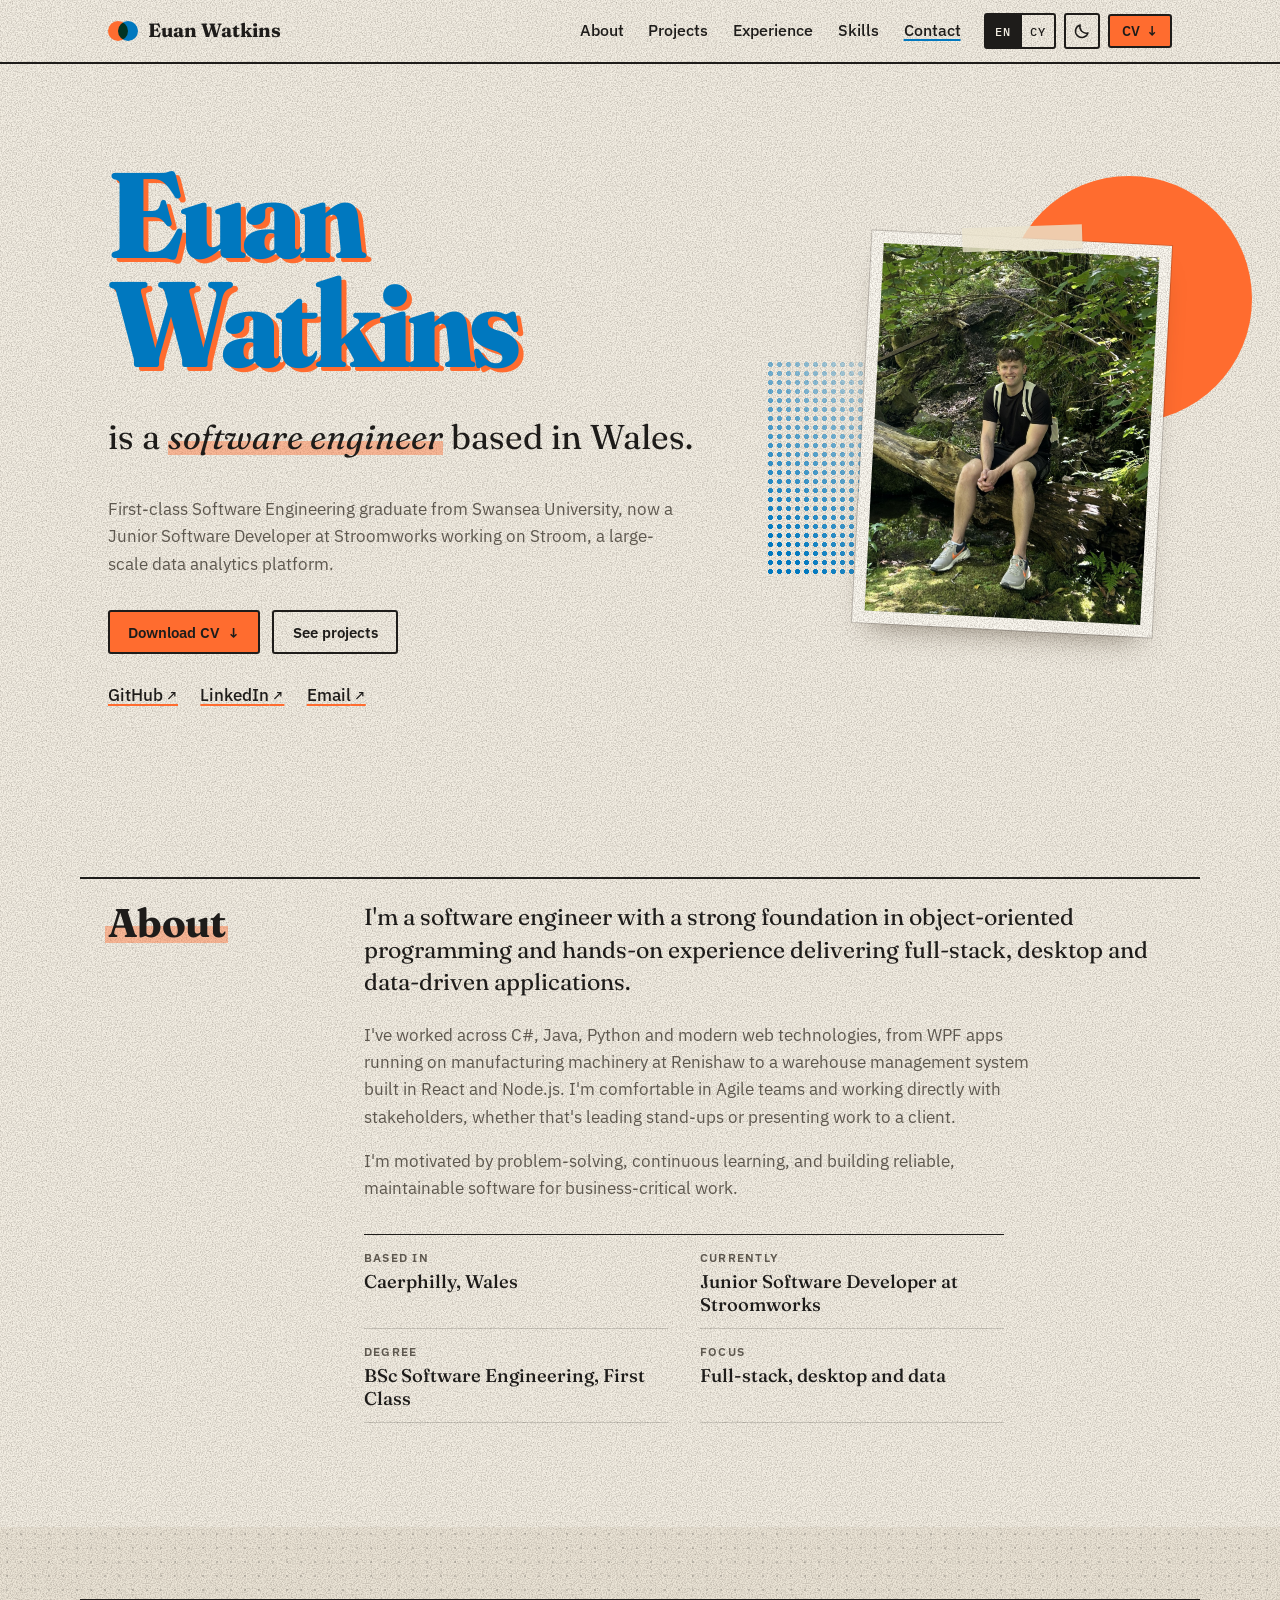
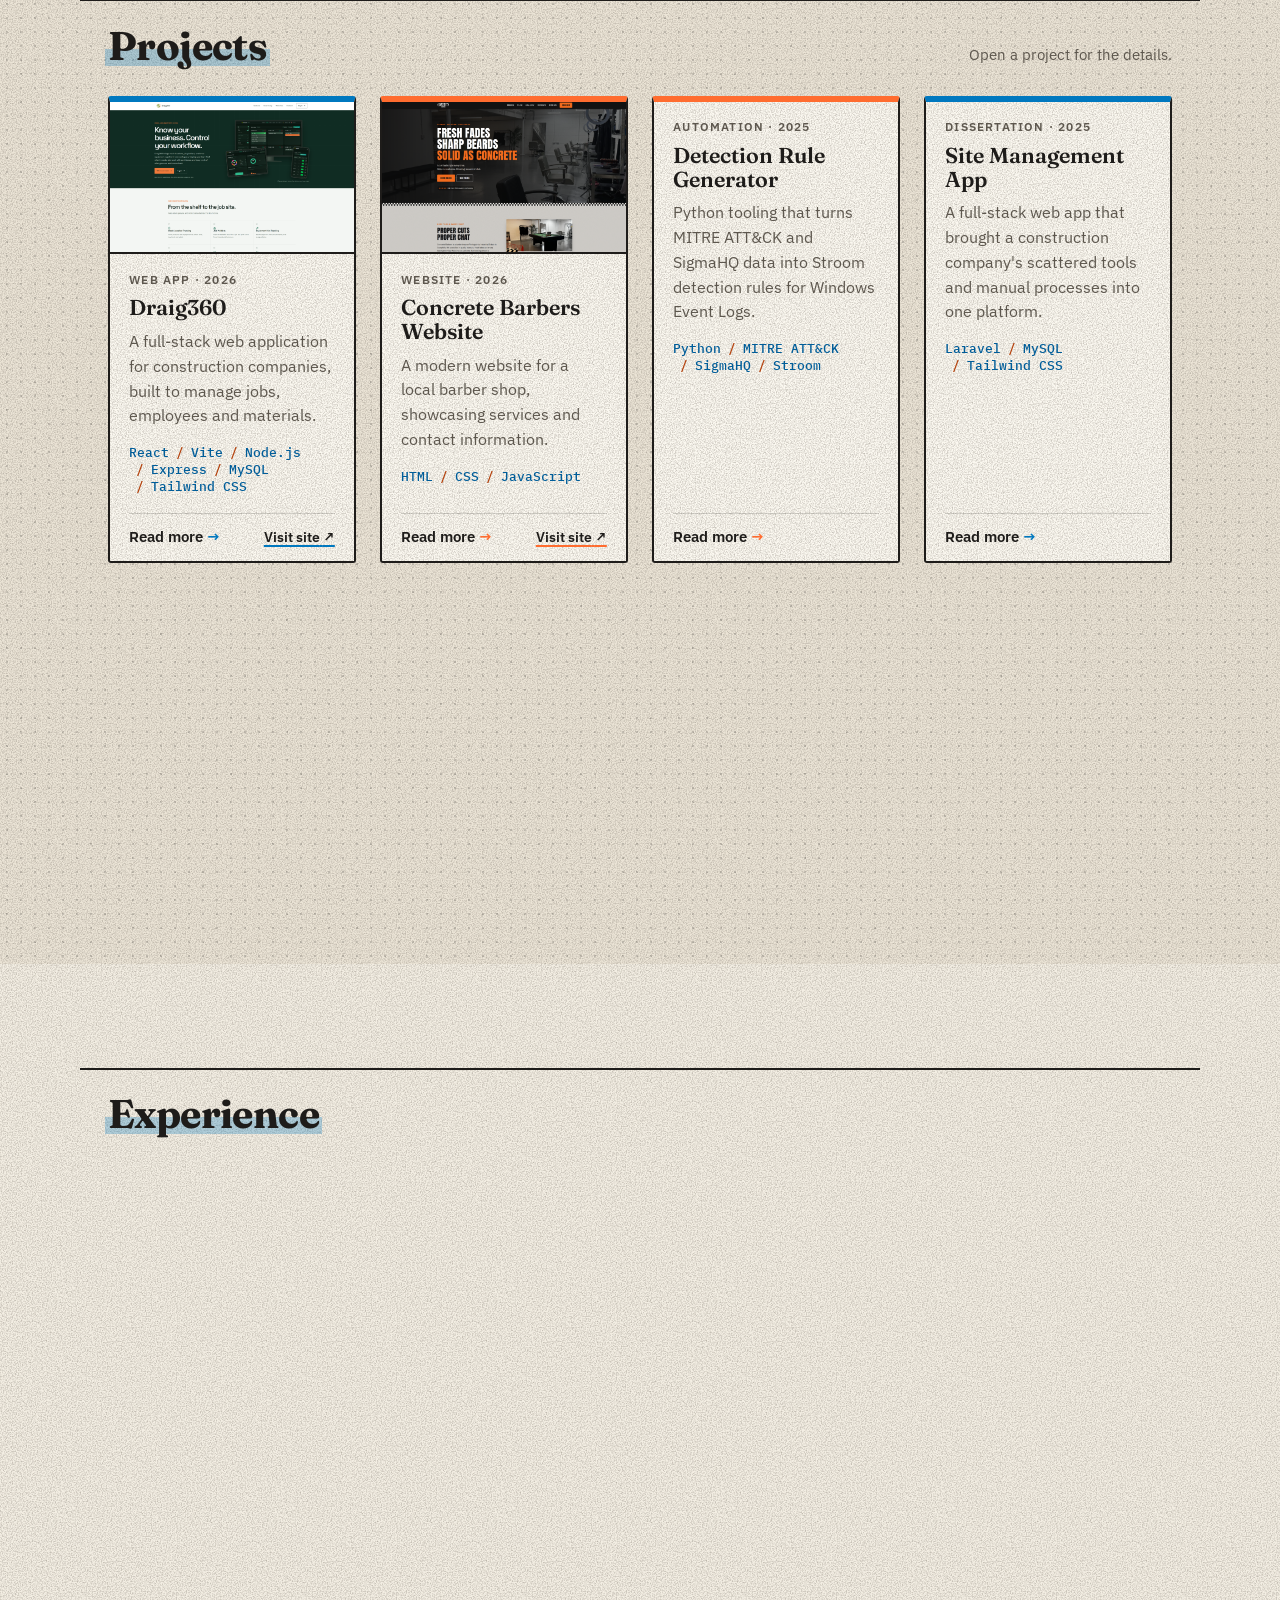
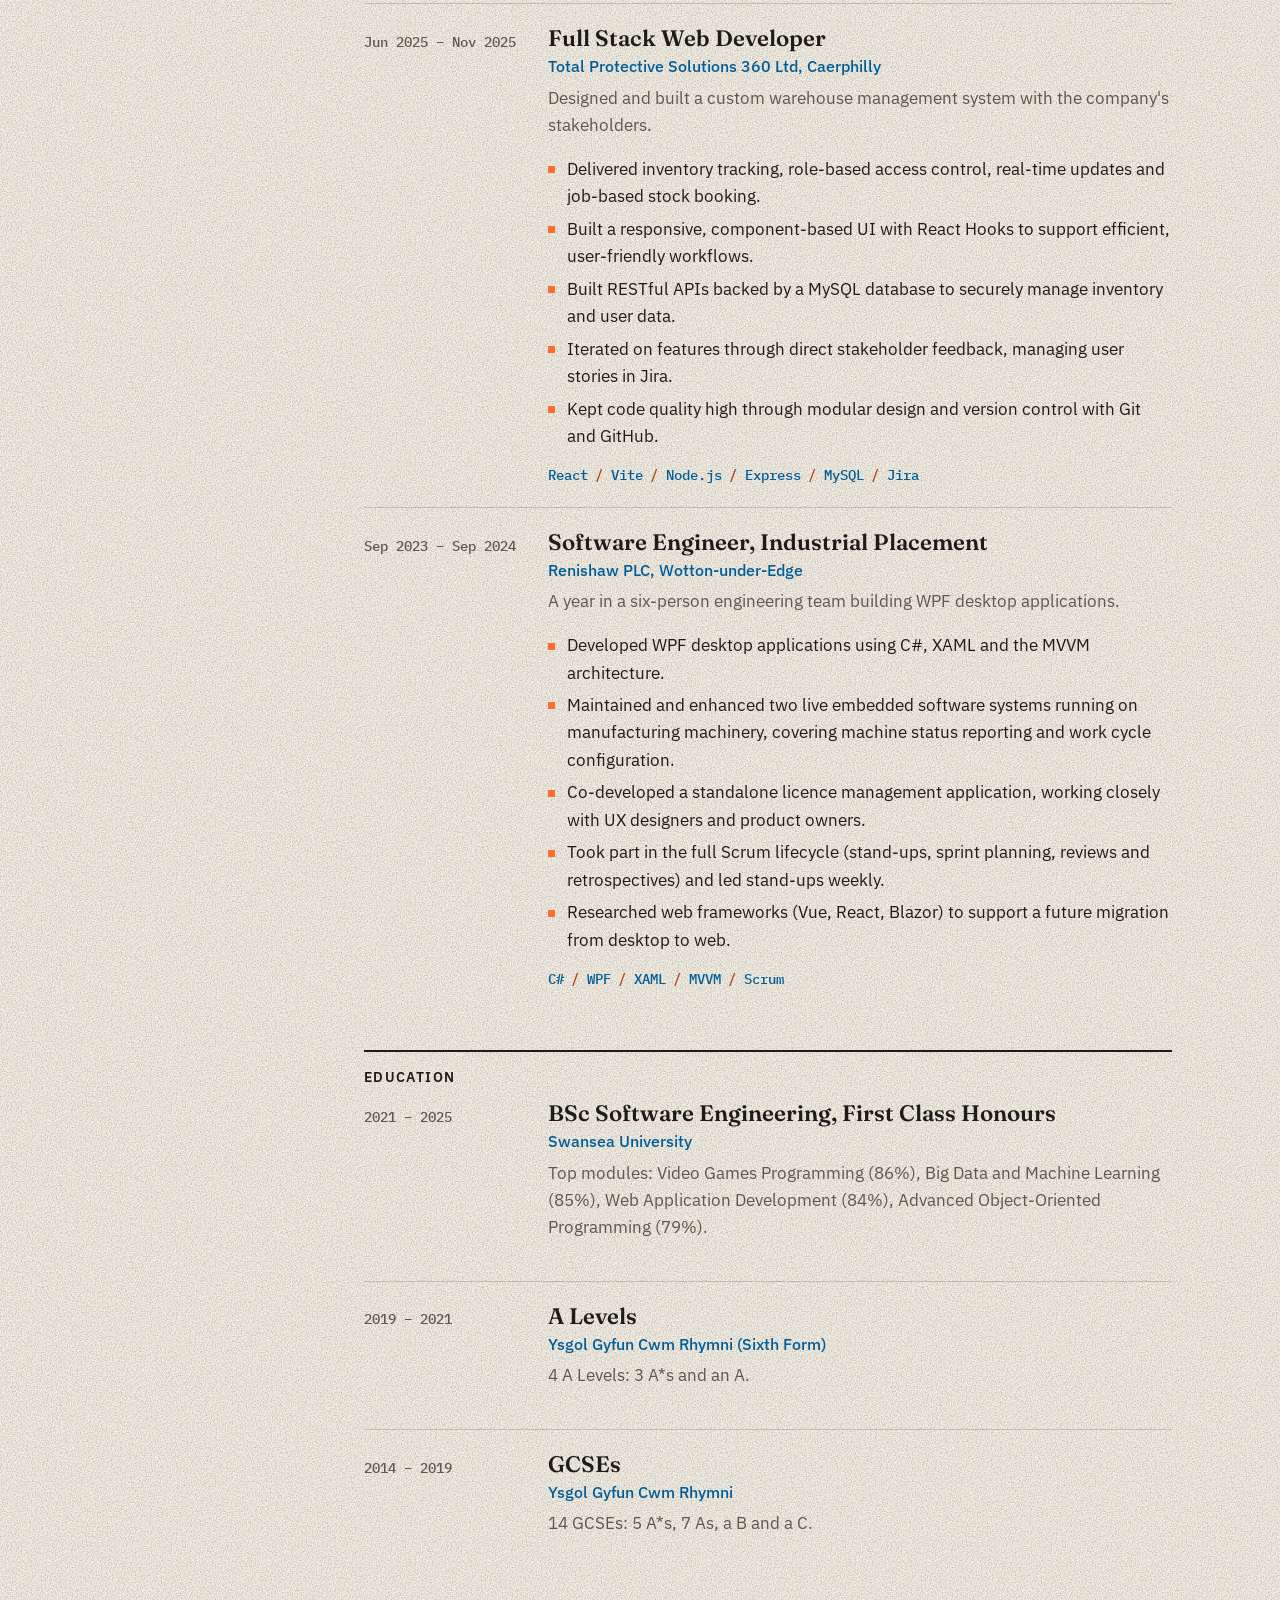
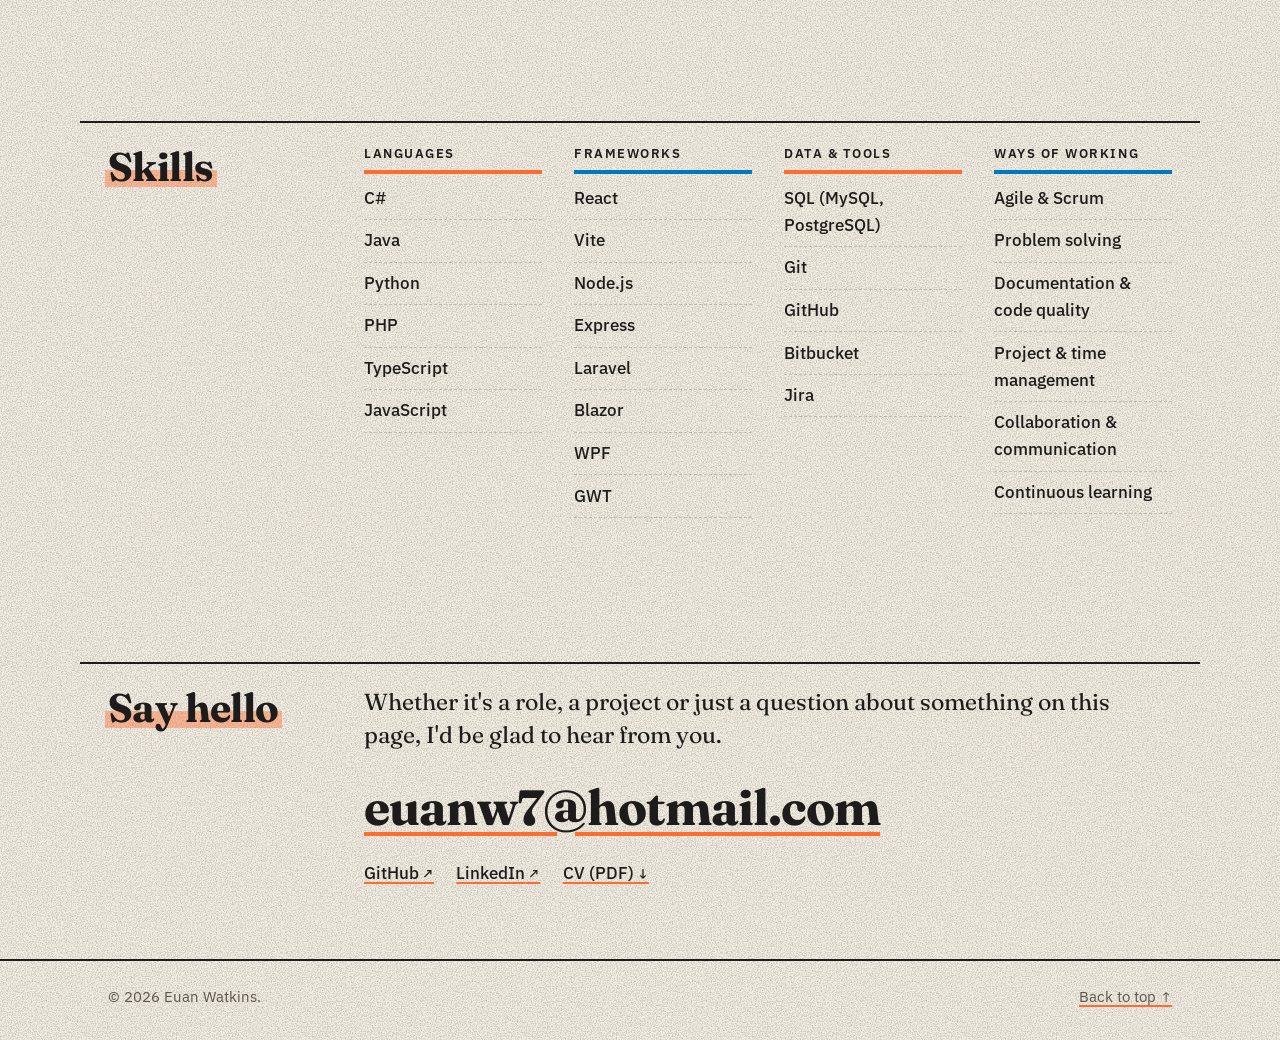
==== index.html @ 7022462f "Portfolio Website" ====
<!doctype html>
<html lang="en">
<head>
  <meta charset="utf-8">
  <meta name="viewport" content="width=device-width, initial-scale=1">

  <title data-i18n="meta.title">Euan Watkins — Software Engineer</title>
  <meta name="description" data-i18n-attr="content:meta.description" content="Euan Watkins, software engineer. CV, experience, skills and projects.">
  <meta property="og:title" content="Euan Watkins — Software Engineer">
  <meta property="og:description" content="CV, experience, skills and projects.">
  <meta property="og:type" content="website">
  <!-- TODO: add a social preview image -->
  <!-- <meta property="og:image" content="https://euanw7.github.io/assets/img/og.png"> -->
  <meta name="theme-color" content="#f3eee3">

  <link rel="icon" href="assets/favicon.svg" type="image/svg+xml">

  <!-- Paper (light) by default; remembers the visitor's choice if they switch.
       Language: ?lang=cy in the address, else the visitor's last choice. If it
       isn't English, the page stays hidden for a moment so the English doesn't
       flash up before it's translated. -->
  <script>
    (function () {
      var d = document.documentElement, t = null, l = null;
      try { t = localStorage.getItem('theme'); } catch (e) {}
      d.dataset.theme = t === 'dark' ? 'dark' : 'light';
      try { l = new URLSearchParams(location.search).get('lang') || localStorage.getItem('lang'); } catch (e) {}
      if (l && l !== 'en') {
        d.classList.add('lang-pending');
        setTimeout(function () { d.classList.remove('lang-pending'); }, 1500);
      }
    })();
  </script>

  <link rel="preconnect" href="https://fonts.googleapis.com">
  <link rel="preconnect" href="https://fonts.gstatic.com" crossorigin>
  <link href="https://fonts.googleapis.com/css2?family=Fraunces:ital,opsz,wght@0,9..144,400..900;1,9..144,400..700&family=IBM+Plex+Mono:wght@500&family=IBM+Plex+Sans:wght@400;500;600&display=swap" rel="stylesheet">

  <link rel="stylesheet" href="css/style.css">
  <!-- Languages: one file each. English must come first; add new ones below it. -->
  <script src="lang/en.js" defer></script>
  <script src="lang/cy.js" defer></script>
  <script src="data/projects.js" defer></script>
  <script src="js/main.js" defer></script>
</head>
<body>
  <a class="skip-link" href="#main" data-i18n="skip">Skip to content</a>

  <!-- ================= HEADER ================= -->
  <header class="site-header">
    <nav class="nav container" aria-label="Main" data-i18n-attr="aria-label:nav.label">
      <a class="brand" href="#top">
        <span class="brand-mark" aria-hidden="true"></span>
        Euan Watkins
      </a>

      <button class="nav-toggle" aria-expanded="false" aria-controls="nav-links" aria-label="Open menu">
        <span></span><span></span><span></span>
      </button>

      <ul class="nav-links" id="nav-links">
        <li><a href="#about" data-i18n="nav.about">About</a></li>
        <li><a href="#projects" data-i18n="nav.projects">Projects</a></li>
        <li><a href="#experience" data-i18n="nav.experience">Experience</a></li>
        <li><a href="#skills" data-i18n="nav.skills">Skills</a></li>
        <li><a href="#contact" data-i18n="nav.contact">Contact</a></li>
        <li class="nav-actions">
          <button class="theme-toggle" type="button" aria-label="Toggle dark mode" data-i18n-attr="aria-label:nav.theme">
            <svg class="icon-sun" viewBox="0 0 24 24" aria-hidden="true"><circle cx="12" cy="12" r="4.5"/><path d="M12 1.5v3M12 19.5v3M1.5 12h3M19.5 12h3M4.6 4.6l2.1 2.1M17.3 17.3l2.1 2.1M4.6 19.4l2.1-2.1M17.3 6.7l2.1-2.1"/></svg>
            <svg class="icon-moon" viewBox="0 0 24 24" aria-hidden="true"><path d="M20 14.5A8.5 8.5 0 0 1 9.5 4a8.5 8.5 0 1 0 10.5 10.5z"/></svg>
          </button>
          <a class="btn btn-small btn-solar" href="assets/cv.pdf" download="Euan-Watkins-CV.pdf" data-i18n-attr="href:cv.file, download:cv.filename">CV <span aria-hidden="true">&darr;</span></a>
        </li>
      </ul>
    </nav>
  </header>

  <main id="main">
    <!-- ================= HERO ================= -->
    <section class="hero" id="top">
      <div class="container hero-grid">
        <div class="hero-text reveal">
          <!-- The offset orange "misprint" copies this text automatically -->
          <h1 class="hero-title overprint">Euan Watkins</h1>
          <p class="hero-statement" data-i18n="hero.statement">
            is a <em>software engineer</em>
            based in Wales.
          </p>
          <p class="hero-lede" data-i18n="hero.lede">
            First-class Software Engineering graduate from Swansea University, now a
            Junior Software Developer at Stroomworks working on Stroom, a large-scale
            data analytics platform.
          </p>
          <div class="hero-cta">
            <a class="btn btn-solar" href="assets/cv.pdf" download="Euan-Watkins-CV.pdf" data-i18n-attr="href:cv.file, download:cv.filename">
              <span data-i18n="hero.download">Download CV</span> <span aria-hidden="true">&darr;</span>
            </a>
            <a class="btn" href="#projects" data-i18n="hero.projects">See projects</a>
          </div>
          <ul class="hero-links" aria-label="Elsewhere" data-i18n-attr="aria-label:hero.elsewhere">
            <li><a href="https://github.com/euanw7">GitHub</a></li>
            <li><a href="https://www.linkedin.com/in/euan-watkins/">LinkedIn</a></li>
            <li><a href="mailto:euanw7@hotmail.com" data-i18n="hero.email">Email</a></li>
          </ul>
        </div>

        <div class="hero-art reveal">
          <div class="ink-sun" aria-hidden="true"></div>
          <div class="ink-dots" aria-hidden="true"></div>
          <figure class="portrait">
            <span class="tape" aria-hidden="true"></span>
            <div class="portrait-frame">
              <!-- To use a photo instead of initials, replace the span below with:
                   <img src="assets/img/avatar.jpg" alt="Euan Watkins">
                   It's printed in blue ink, riso style. Square or portrait crops work best. -->
              <img src="assets/img/avatar-1.jpeg" alt="Euan Watkins">
            </div>
          </figure>
        </div>
      </div>
    </section>

    <!-- ================= ABOUT ================= -->
    <section class="section" id="about">
      <div class="container section-grid">
        <header class="section-head reveal">
          <h2><span class="mark" data-i18n="about.title">About</span></h2>
        </header>
        <div class="section-body reveal">
          <div class="prose">
            <p class="lead" data-i18n="about.lead">
              I'm a software engineer with a strong foundation in object-oriented
              programming and hands-on experience delivering full-stack, desktop and
              data-driven applications.
            </p>
            <p data-i18n="about.p1">
              I've worked across C#, Java, Python and modern web technologies, from WPF
              apps running on manufacturing machinery at Renishaw to a warehouse
              management system built in React and Node.js. I'm comfortable in Agile
              teams and working directly with stakeholders, whether that's leading
              stand-ups or presenting work to a client.
            </p>
            <p data-i18n="about.p2">
              I'm motivated by problem-solving, continuous learning, and building
              reliable, maintainable software for business-critical work.
            </p>
          </div>
          <dl class="facts">
            <div><dt data-i18n="about.basedIn">Based in</dt><dd data-i18n="about.basedInValue">Caerphilly, Wales</dd></div>
            <div><dt data-i18n="about.currently">Currently</dt><dd data-i18n="about.currentlyValue">Junior Software Developer at Stroomworks</dd></div>
            <div><dt data-i18n="about.degree">Degree</dt><dd data-i18n="about.degreeValue">BSc Software Engineering, First Class</dd></div>
            <div><dt data-i18n="about.focus">Focus</dt><dd data-i18n="about.focusValue">Full-stack, desktop and data</dd></div>
          </dl>
        </div>
      </div>
    </section>

    <!-- ================= PROJECTS ================= -->
    <section class="section section-projects" id="projects">
      <div class="container section-grid">
        <header class="section-head reveal">
          <h2><span class="mark mark-blue" data-i18n="projects.title">Projects</span></h2>
          <p class="section-note" data-i18n="projects.note">Open a project for the details.</p>
        </header>
        <div class="section-body">
          <!-- Cards are generated from PROJECTS in data/projects.js -->
          <div class="project-grid" id="project-grid"></div>
          <noscript><p>Enable JavaScript to see the project cards.</p></noscript>
        </div>
      </div>
    </section>

    <!-- ================= EXPERIENCE ================= -->
    <section class="section" id="experience">
      <div class="container section-grid">
        <header class="section-head reveal">
          <h2><span class="mark mark-blue" data-i18n="experience.title">Experience</span></h2>
        </header>
        <div class="section-body">
          <ol class="entries">
            <!-- One <li class="entry"> per role, newest first -->
            <li class="entry reveal">
              <p class="entry-date"><time datetime="2025-11">Nov 2025</time> &ndash; <span data-i18n="experience.now">now</span></p>
              <div class="entry-body">
                <h3><span data-i18n="exp.stroomworks.role">Junior Software Developer</span> <span class="entry-org" data-i18n="exp.stroomworks.org">Stroomworks Ltd, Bristol</span></h3>
                <p data-i18n="exp.stroomworks.intro">Working on Stroom, a large-scale data analytics platform originally developed by GCHQ.</p>
                <ul class="entry-points" data-i18n="exp.stroomworks.points">
                  <li>Maintain and extend Stroom using Java and the GWT web framework.</li>
                  <li>Delivered an independent Python project that generates Stroom analytic rules by combining and normalising data from MITRE ATT&amp;CK and SigmaHQ, enabling detection of a broad range of malicious activity in Windows Event Logs.</li>
                  <li>Designed and built automation scripts that turn threat-intelligence datasets into deployable detection rules.</li>
                  <li>Present technical work directly to the client, gathering feedback and iterating to meet operational requirements.</li>
                  <li>Work in an Agile team with daily stand-ups and weekly reviews, delivering to tight deadlines while keeping code quality and documentation clear.</li>
                </ul>
                <ul class="inline-list" aria-label="Technologies" data-i18n-attr="aria-label:experience.technologies">
                  <li>Java</li><li>GWT</li><li>Python</li><li>MITRE ATT&amp;CK</li><li>Sigma</li>
                </ul>
              </div>
            </li>

            <li class="entry reveal">
              <p class="entry-date"><time datetime="2025-06">Jun 2025</time> &ndash; <time datetime="2025-11">Nov 2025</time></p>
              <div class="entry-body">
                <h3><span data-i18n="exp.tps.role">Full Stack Web Developer</span> <span class="entry-org" data-i18n="exp.tps.org">Total Protective Solutions 360 Ltd, Caerphilly</span></h3>
                <p data-i18n="exp.tps.intro">Designed and built a custom warehouse management system with the company's stakeholders.</p>
                <ul class="entry-points" data-i18n="exp.tps.points">
                  <li>Delivered inventory tracking, role-based access control, real-time updates and job-based stock booking.</li>
                  <li>Built a responsive, component-based UI with React Hooks to support efficient, user-friendly workflows.</li>
                  <li>Built RESTful APIs backed by a MySQL database to securely manage inventory and user data.</li>
                  <li>Iterated on features through direct stakeholder feedback, managing user stories in Jira.</li>
                  <li>Kept code quality high through modular design and version control with Git and GitHub.</li>
                </ul>
                <ul class="inline-list" aria-label="Technologies" data-i18n-attr="aria-label:experience.technologies">
                  <li>React</li><li>Vite</li><li>Node.js</li><li>Express</li><li>MySQL</li><li>Jira</li>
                </ul>
              </div>
            </li>

            <li class="entry reveal">
              <p class="entry-date"><time datetime="2023-09">Sep 2023</time> &ndash; <time datetime="2024-09">Sep 2024</time></p>
              <div class="entry-body">
                <h3><span data-i18n="exp.renishaw.role">Software Engineer, Industrial Placement</span> <span class="entry-org">Renishaw PLC, Wotton-under-Edge</span></h3>
                <p data-i18n="exp.renishaw.intro">A year in a six-person engineering team building WPF desktop applications.</p>
                <ul class="entry-points" data-i18n="exp.renishaw.points">
                  <li>Developed WPF desktop applications using C#, XAML and the MVVM architecture.</li>
                  <li>Maintained and enhanced two live embedded software systems running on manufacturing machinery, covering machine status reporting and work cycle configuration.</li>
                  <li>Co-developed a standalone licence management application, working closely with UX designers and product owners.</li>
                  <li>Took part in the full Scrum lifecycle (stand-ups, sprint planning, reviews and retrospectives) and led stand-ups weekly.</li>
                  <li>Researched web frameworks (Vue, React, Blazor) to support a future migration from desktop to web.</li>
                </ul>
                <ul class="inline-list" aria-label="Technologies" data-i18n-attr="aria-label:experience.technologies">
                  <li>C#</li><li>WPF</li><li>XAML</li><li>MVVM</li><li>Scrum</li>
                </ul>
              </div>
            </li>
          </ol>

          <h3 class="subhead reveal" data-i18n="education.title">Education</h3>
          <ol class="entries">
            <li class="entry reveal">
              <p class="entry-date">2021 &ndash; 2025</p>
              <div class="entry-body">
                <h3><span data-i18n="edu.degree.title">BSc Software Engineering, First Class Honours</span> <span class="entry-org" data-i18n="edu.degree.org">Swansea University</span></h3>
                <p data-i18n="edu.degree.detail">Top modules: Video Games Programming (86%), Big Data and Machine Learning (85%), Web Application Development (84%), Advanced Object-Oriented Programming (79%).</p>
              </div>
            </li>
            <li class="entry reveal">
              <p class="entry-date">2019 &ndash; 2021</p>
              <div class="entry-body">
                <h3><span data-i18n="edu.alevels.title">A Levels</span> <span class="entry-org" data-i18n="edu.alevels.org">Ysgol Gyfun Cwm Rhymni (Sixth Form)</span></h3>
                <p data-i18n="edu.alevels.detail">4 A Levels: 3 A*s and an A.</p>
              </div>
            </li>
            <li class="entry reveal">
              <p class="entry-date">2014 &ndash; 2019</p>
              <div class="entry-body">
                <h3><span data-i18n="edu.gcse.title">GCSEs</span> <span class="entry-org">Ysgol Gyfun Cwm Rhymni</span></h3>
                <p data-i18n="edu.gcse.detail">14 GCSEs: 5 A*s, 7 As, a B and a C.</p>
              </div>
            </li>
          </ol>
        </div>
      </div>
    </section>

    <!-- ================= SKILLS ================= -->
    <section class="section" id="skills">
      <div class="container section-grid">
        <header class="section-head reveal">
          <h2><span class="mark" data-i18n="skills.title">Skills</span></h2>
        </header>
        <div class="section-body skill-groups">
          <!-- data-accent="solar" (orange) or "volt" (blue) colours a group -->
          <div class="skill-group reveal" data-accent="solar">
            <h3 data-i18n="skills.languages">Languages</h3>
            <ul><li>C#</li><li>Java</li><li>Python</li><li>PHP</li><li>TypeScript</li><li>JavaScript</li></ul>
          </div>
          <div class="skill-group reveal" data-accent="volt">
            <h3 data-i18n="skills.frameworks">Frameworks</h3>
            <ul><li>React</li><li>Vite</li><li>Node.js</li><li>Express</li><li>Laravel</li><li>Blazor</li><li>WPF</li><li>GWT</li></ul>
          </div>
          <div class="skill-group reveal" data-accent="solar">
            <h3 data-i18n="skills.tools">Data &amp; tools</h3>
            <ul><li>SQL (MySQL, PostgreSQL)</li><li>Git</li><li>GitHub</li><li>Bitbucket</li><li>Jira</li></ul>
          </div>
          <div class="skill-group reveal" data-accent="volt">
            <h3 data-i18n="skills.ways">Ways of working</h3>
            <ul data-i18n="skills.waysList"><li>Agile &amp; Scrum</li><li>Problem solving</li><li>Documentation &amp; code quality</li><li>Project &amp; time management</li><li>Collaboration &amp; communication</li><li>Continuous learning</li></ul>
          </div>
        </div>
      </div>
    </section>

    <!-- ================= CONTACT ================= -->
    <section class="section" id="contact">
      <div class="container section-grid">
        <header class="section-head reveal">
          <h2><span class="mark" data-i18n="contact.title">Say hello</span></h2>
        </header>
        <div class="section-body reveal">
          <p class="lead" data-i18n="contact.lead">
            Whether it's a role, a project or just a question about something on
            this page, I'd be glad to hear from you.
          </p>
          <a class="contact-email" href="mailto:euanw7@hotmail.com">euanw7@hotmail.com</a>
          <ul class="hero-links contact-links">
            <li><a href="https://github.com/euanw7">GitHub</a></li>
            <li><a href="https://www.linkedin.com/in/euan-watkins/">LinkedIn</a></li>
            <li><a href="assets/cv.pdf" download="Euan-Watkins-CV.pdf" data-i18n-attr="href:cv.file, download:cv.filename">CV (PDF)</a></li>
          </ul>
        </div>
      </div>
    </section>
  </main>

  <footer class="site-footer">
    <div class="container footer-inner">
      <p>&copy; <span id="year"></span> Euan Watkins. <span data-i18n="footer.colophon"></span></p>
      <p><a href="#top"><span data-i18n="footer.top">Back to top</span> &uarr;</a></p>
    </div>
  </footer>

  <!-- Project details (filled in by js/main.js) -->
  <dialog class="project-dialog" id="project-dialog" aria-labelledby="project-dialog-title">
    <div class="pd-inner">
      <button class="pd-close" type="button" aria-label="Close" data-i18n-attr="aria-label:dialog.close">
        <svg viewBox="0 0 24 24" aria-hidden="true"><path d="M6 6l12 12M18 6 6 18"/></svg>
      </button>
      <div id="project-dialog-content"></div>
    </div>
  </dialog>
</body>
</html>
---- css/style.css ----
/* =====================================================================
   Portfolio styles: riso print
   Two flat inks (orange + blue) on paper, ink-black type, grain and
   halftone. Where the inks overlap they darken, like real overprinting.
   Colours are defined once below as tokens; tweak them there.
   ===================================================================== */

/* ---------- Tokens ---------- */
:root {
  /* The two inks */
  --orange: #ff6c2f;
  --blue: #0078bf;

  /* Paper (default) */
  --paper: #f3eee3;
  --paper-2: #ebe4d6;
  --ink: #1e1c1a;
  --muted: #5d574e;
  --rule: #1e1c1a;
  --rule-soft: rgb(30 28 26 / .18);
  --orange-ink: #b4410c;   /* orange dark enough for text */
  --blue-ink: #005d99;     /* blue dark enough for text */
  --mark-orange: rgb(255 108 47 / .42);
  --mark-blue: rgb(0 120 191 / .28);
  --blend: multiply;       /* how inks combine with what's under them */
  --stock: #fbf8f0;        /* card / panel paper */
  --grain: url("data:image/svg+xml,%3Csvg xmlns='http://www.w3.org/2000/svg' width='220' height='220'%3E%3Cfilter id='n'%3E%3CfeTurbulence type='fractalNoise' baseFrequency='.8' numOctaves='3' stitchTiles='stitch'/%3E%3CfeColorMatrix values='0 0 0 0 .12 0 0 0 0 .1 0 0 0 0 .08 0 0 0 .7 -.26'/%3E%3C/filter%3E%3Crect width='100%25' height='100%25' filter='url(%23n)'/%3E%3C/svg%3E");

  --font-display: "Fraunces", Georgia, "Times New Roman", serif;
  --font-body: "IBM Plex Sans", system-ui, -apple-system, "Segoe UI", sans-serif;
  --font-mono: "IBM Plex Mono", ui-monospace, Menlo, monospace;

  --header-h: 62px;
  color-scheme: light;
}

/* Dark: same inks, printed on near-black stock */
:root[data-theme="dark"] {
  --paper: #1a1917;
  --paper-2: #211f1c;
  --ink: #efe8da;
  --muted: #aaa396;
  --rule: #efe8da;
  --rule-soft: rgb(239 232 218 / .16);
  --orange-ink: #ff8a57;
  --blue-ink: #6cbcf2;
  --mark-orange: rgb(255 108 47 / .45);
  --mark-blue: rgb(0 120 191 / .55);
  --blend: screen;
  --stock: #23211e;
  --grain: url("data:image/svg+xml,%3Csvg xmlns='http://www.w3.org/2000/svg' width='220' height='220'%3E%3Cfilter id='n'%3E%3CfeTurbulence type='fractalNoise' baseFrequency='.8' numOctaves='3' stitchTiles='stitch'/%3E%3CfeColorMatrix values='0 0 0 0 1 0 0 0 0 .97 0 0 0 0 .92 0 0 0 .5 -.2'/%3E%3C/filter%3E%3Crect width='100%25' height='100%25' filter='url(%23n)'/%3E%3C/svg%3E");
  color-scheme: dark;
}

/* ---------- Base ---------- */
*, *::before, *::after { box-sizing: border-box; }

html {
  scroll-padding-top: var(--header-h);
  -webkit-text-size-adjust: 100%;
}
@media (prefers-reduced-motion: no-preference) {
  html { scroll-behavior: smooth; }
}

body {
  margin: 0;
  background: var(--grain), var(--paper);
  color: var(--ink);
  font-family: var(--font-body);
  font-size: 1.0625rem;
  line-height: 1.6;
  -webkit-font-smoothing: antialiased;
  overflow-x: hidden;
}

h1, h2, h3, h4 {
  font-family: var(--font-display);
  font-optical-sizing: auto;
  line-height: 1.1;
  margin: 0 0 .5em;
}
p { margin: 0 0 1em; }
a {
  color: inherit;
  text-decoration-line: underline;
  text-decoration-color: var(--orange);
  text-decoration-thickness: 2px;
  text-underline-offset: 3px;
}
a:hover { text-decoration-color: var(--blue); }
img { max-width: 100%; display: block; }
svg { flex-shrink: 0; }

::selection { background: var(--mark-orange); }

:focus-visible {
  outline: 2px dashed var(--blue);
  outline-offset: 3px;
}

.container {
  width: 100%;
  max-width: 1120px;
  margin-inline: auto;
  padding-inline: 16px;
}
@media (min-width: 640px) {
  .container { padding-inline: 28px; }
}

.visually-hidden {
  position: absolute !important;
  width: 1px; height: 1px;
  overflow: hidden;
  clip: rect(0 0 0 0);
  white-space: nowrap;
}

.skip-link {
  position: absolute;
  left: 1rem; top: -100px;
  z-index: 100;
  padding: .6rem 1rem;
  background: var(--orange);
  color: #1e1c1a;
  font-weight: 600;
}
.skip-link:focus { top: 1rem; }

/* Highlighter swipe behind a word */
.mark {
  background: linear-gradient(transparent 58%, var(--mark-orange) 58% 92%, transparent 92%);
  padding-inline: .08em;
  margin-inline: -.08em;
  -webkit-box-decoration-break: clone;
  box-decoration-break: clone;
}
.mark-blue {
  background: linear-gradient(transparent 58%, var(--mark-blue) 58% 92%, transparent 92%);
}

/* Misregistered second ink layer, printed underneath the main text
   (JS copies the text into data-text) */
.overprint { position: relative; isolation: isolate; }
.overprint::after {
  content: attr(data-text);
  content: attr(data-text) / "";
  position: absolute;
  inset: 0;
  z-index: -1;
  color: var(--orange);
  transform: translate(.04em, .035em);
  pointer-events: none;
}

/* ---------- Buttons ---------- */
.btn {
  display: inline-flex;
  align-items: center;
  justify-content: center;
  gap: .45em;
  padding: .72em 1.2em;
  border: 2px solid var(--ink);
  border-radius: 3px;
  background: transparent;
  color: var(--ink);
  font: 600 .95rem/1.2 var(--font-body);
  text-decoration: none;
  cursor: pointer;
  transition: transform .15s ease, box-shadow .15s ease;
}
.btn:hover {
  transform: translate(-2px, -2px);
  box-shadow: 3px 3px 0 var(--blue);
}
.btn:active { transform: none; box-shadow: none; }
.btn-small { padding: .45em .85em; font-size: .88rem; }

.btn-solar {
  background: var(--orange);
  color: #1e1c1a;
  border-color: #1e1c1a;
}
:root[data-theme="dark"] .btn-solar { border-color: var(--orange); }

/* ---------- Header / nav ---------- */
.site-header {
  position: sticky;
  top: 0;
  z-index: 50;
  background: var(--grain), var(--paper);
  border-bottom: 2px solid var(--rule);
}

.nav {
  height: var(--header-h);
  display: flex;
  align-items: center;
  justify-content: space-between;
  gap: 1rem;
  position: relative;
}

.brand {
  display: inline-flex;
  align-items: center;
  gap: .65rem;
  font: 700 1.2rem/1 var(--font-display);
  text-decoration: none;
  color: var(--ink);
}
/* Two overlapping ink dots */
.brand-mark {
  position: relative;
  width: 30px; height: 20px;
  isolation: isolate;
}
.brand-mark::before,
.brand-mark::after {
  content: "";
  position: absolute;
  top: 0;
  width: 20px; height: 20px;
  border-radius: 50%;
  mix-blend-mode: var(--blend);
}
.brand-mark::before { left: 0; background: var(--orange); }
.brand-mark::after { left: 10px; background: var(--blue); }

.nav-links {
  display: flex;
  align-items: center;
  gap: .15rem;
  list-style: none;
  margin: 0;
  padding: 0;
}
.brand,
.nav-links a { white-space: nowrap; }
.nav-links a:not(.btn) {
  display: block;
  padding: .4rem .7rem;
  font-weight: 500;
  font-size: .98rem;
  text-decoration-color: transparent;
}
.nav-links a:not(.btn):hover { text-decoration-color: var(--orange); }
.nav-links a[aria-current] { text-decoration-color: var(--blue); }

.nav-actions {
  display: flex;
  align-items: center;
  gap: .5rem;
  margin-left: .6rem;
}

.theme-toggle {
  display: grid;
  place-items: center;
  width: 36px; height: 36px;
  border: 2px solid var(--ink);
  border-radius: 3px;
  background: transparent;
  color: var(--ink);
  cursor: pointer;
}
.theme-toggle:hover { background: var(--mark-orange); }
.theme-toggle svg {
  width: 18px; height: 18px;
  fill: none; stroke: currentColor; stroke-width: 2; stroke-linecap: round; stroke-linejoin: round;
}
:root[data-theme="light"] .icon-sun,
:root[data-theme="dark"] .icon-moon { display: none; }

/* Language switcher (built by js/main.js from the files in lang/) */
.lang-switch {
  display: flex;
  border: 2px solid var(--ink);
  border-radius: 3px;
}
.lang-switch button {
  min-width: 34px;
  height: 32px;
  padding: 0 .45rem;
  border: 0;
  background: transparent;
  color: var(--ink);
  font: 500 .78rem var(--font-mono);
  letter-spacing: .04em;
  cursor: pointer;
}
.lang-switch button + button { border-left: 2px solid var(--ink); }
.lang-switch button:hover { background: var(--mark-orange); }
.lang-switch button[aria-pressed="true"] { background: var(--ink); color: var(--paper); cursor: default; }
.lang-switch button:focus-visible { outline: 2px dashed var(--blue); outline-offset: 2px; position: relative; }

/* Hidden for a moment while a non-English page is translated (see index.html) */
.lang-pending body { visibility: hidden; }

.nav-toggle {
  display: none;
  width: 42px; height: 40px;
  border: 2px solid var(--ink);
  border-radius: 3px;
  background: transparent;
  cursor: pointer;
  padding: 0;
  flex-direction: column;
  align-items: center;
  justify-content: center;
  gap: 5px;
}
.nav-toggle span {
  display: block;
  width: 20px; height: 2px;
  background: var(--ink);
  transition: transform .25s, opacity .2s;
}
.nav.is-open .nav-toggle span:nth-child(1) { transform: translateY(7px) rotate(45deg); }
.nav.is-open .nav-toggle span:nth-child(2) { opacity: 0; }
.nav.is-open .nav-toggle span:nth-child(3) { transform: translateY(-7px) rotate(-45deg); }

/* Below this width the nav becomes a menu. If a new language's labels make
   the header too crowded, raise it. */
@media (max-width: 920px) {
  .nav-toggle { display: inline-flex; }
  .nav-links {
    display: none;
    position: absolute;
    top: calc(100% + 2px);
    left: 0; right: 0;
    flex-direction: column;
    align-items: stretch;
    padding: .5rem 16px 1rem;
    background: var(--grain), var(--paper);
    border-bottom: 2px solid var(--rule);
  }
  .nav.is-open .nav-links { display: flex; }
  .nav-links a:not(.btn) {
    padding: .7rem 0;
    font: 600 1.35rem var(--font-display);
    border-bottom: 1px solid var(--rule-soft);
  }
  .nav-actions { margin: .9rem 0 0; }
}

/* ---------- Hero ---------- */
.hero {
  padding-block: clamp(3rem, 8vw, 6rem) clamp(3.5rem, 8vw, 6rem);
  overflow: hidden;
}
.hero-grid {
  display: grid;
  grid-template-columns: minmax(0, 1.35fr) minmax(0, .65fr);
  align-items: center;
  gap: clamp(2.5rem, 6vw, 5rem);
}

.hero-title {
  font-size: clamp(3.4rem, 11vw, 7.6rem);
  font-weight: 800;
  line-height: .9;
  letter-spacing: -.035em;
  color: var(--blue);
  margin-bottom: .3em;
  font-variation-settings: "SOFT" 50;
}
:root[data-theme="dark"] .hero-title { color: #1c8fd6; }

.hero-statement {
  font: 400 clamp(1.45rem, 3.2vw, 2.15rem)/1.25 var(--font-display);
  max-width: 24em;
  margin-bottom: 1.1em;
}
.hero-statement em {
  font-style: italic;
  background: linear-gradient(transparent 60%, var(--mark-orange) 60% 92%, transparent 92%);
  -webkit-box-decoration-break: clone;
  box-decoration-break: clone;
}
.hero-lede {
  color: var(--muted);
  max-width: 36rem;
  margin-bottom: 2rem;
}
.hero-cta { display: flex; flex-wrap: wrap; gap: .75rem; margin-bottom: 1.75rem; }

.hero-links {
  display: flex;
  flex-wrap: wrap;
  gap: .4rem 1.4rem;
  list-style: none;
  margin: 0;
  padding: 0;
  font-weight: 500;
}
.hero-links a::after { content: " \2197"; font-size: .85em; }
.hero-links a[download]::after { content: " \2193"; }

/* Ink shapes behind the player card */
.hero-art {
  position: relative;
  justify-self: center;
  width: min(100%, 300px);
  isolation: isolate;
}
.ink-sun {
  position: absolute;
  z-index: -1;
  width: 82%;
  aspect-ratio: 1;
  top: -16%; right: -30%;
  border-radius: 50%;
  background: var(--orange);
  mix-blend-mode: var(--blend);
}
.ink-dots {
  position: absolute;
  z-index: -1;
  width: 80%;
  height: 55%;
  left: -32%; bottom: 14%;
  background: radial-gradient(circle, var(--blue) 0 38%, transparent 42%) 0 0 / 9px 9px;
  -webkit-mask-image: linear-gradient(45deg, #000 10%, transparent 85%);
  mask-image: linear-gradient(45deg, #000 10%, transparent 85%);
  mix-blend-mode: var(--blend);
}
/* A taped riso "print" with initials or a photo */
.portrait { position: relative; margin: 0; rotate: 3deg; }
.portrait-frame {
  --print-ink: #1e1c1a;
  aspect-ratio: 4 / 5;
  padding: 12px;
  background: var(--grain), #fbf8f0;
  box-shadow:
    0 0 0 1px rgb(30 28 26 / .2),
    0 18px 28px -16px rgb(50 35 20 / .5);
}
/* With a photo: print it in blue ink (multiply over a blue panel) */
/* .portrait-frame:has(img) {
  background: linear-gradient(var(--blue), var(--blue)) content-box, #fbf8f0;
}
.portrait-frame img {
  width: 100%; height: 100%;
  object-fit: cover;
  filter: grayscale(1) contrast(1.15) brightness(1.08);
  mix-blend-mode: multiply;
} */
.portrait-monogram {
  position: relative;
  isolation: isolate;
  display: grid;
  place-items: center;
  width: 100%; height: 100%;
  overflow: hidden;
  border: 2px solid var(--print-ink);
  font: 800 clamp(4.5rem, 9vw, 6.5rem)/1 var(--font-display);
  letter-spacing: -.04em;
  color: var(--print-ink);
}
.portrait-monogram::before {
  content: "";
  position: absolute;
  inset: 0;
  z-index: -1;
  background: radial-gradient(circle, var(--blue) 0 36%, transparent 40%) 0 0 / 9px 9px;
  -webkit-mask-image: linear-gradient(200deg, #000 0%, transparent 75%);
  mask-image: linear-gradient(200deg, #000 0%, transparent 75%);
}
.portrait-monogram::after {
  content: "";
  position: absolute;
  z-index: -1;
  width: 62%;
  aspect-ratio: 1;
  left: 6%; bottom: -12%;
  border-radius: 50%;
  background: var(--orange);
  mix-blend-mode: multiply;
}
.portrait figcaption {
  margin-top: .7rem;
  font: 500 .78rem var(--font-mono);
  color: var(--muted);
  text-align: center;
}
.tape {
  position: absolute;
  z-index: 2;
  top: -12px; left: 50%;
  width: 40%; height: 24px;
  translate: -50% 0;
  rotate: -5deg;
  background: rgb(236 228 206 / .8);
  box-shadow: 0 1px 2px rgb(0 0 0 / .12);
}

@media (max-width: 820px) {
  .hero-grid { grid-template-columns: 1fr; }
  .hero-art { width: min(72%, 270px); margin-top: 1rem; }
}

/* ---------- Sections ---------- */
.section { padding-block: clamp(2.5rem, 6vw, 4.5rem); }

.section-grid {
  display: grid;
  grid-template-columns: minmax(0, 12rem) minmax(0, 1fr);
  gap: 1.25rem clamp(2rem, 5vw, 4rem);
  border-top: 2px solid var(--rule);
  padding-top: 1.4rem;
}
.section-head h2 {
  font-size: clamp(1.9rem, 4vw, 2.5rem);
  font-weight: 700;
  letter-spacing: -.015em;
  margin: 0;
}
.section-note { color: var(--muted); font-size: .95rem; margin: .75rem 0 0; }

@media (max-width: 760px) {
  .section-grid { grid-template-columns: 1fr; }
}

/* Projects use the full width so the cards get room */
.section-projects .section-grid { grid-template-columns: 1fr; row-gap: 1.75rem; }
.section-projects .section-head {
  display: flex;
  flex-wrap: wrap;
  align-items: baseline;
  justify-content: space-between;
  gap: .5rem 2rem;
}
.section-projects .section-note { margin: 0; }

.section-projects {
  background:
    radial-gradient(circle, var(--rule-soft) 0 1px, transparent 1.5px) 0 0 / 14px 14px,
    var(--grain), var(--paper-2);
  margin-block: clamp(1rem, 3vw, 2rem);
}

.lead {
  font: 400 clamp(1.2rem, 2.2vw, 1.45rem)/1.4 var(--font-display);
  max-width: 34em;
}
.prose p:not(.lead) { color: var(--muted); max-width: 40em; }

/* Reveal on scroll (only when JS is running) */
.js .reveal {
  opacity: 0;
  transform: translateY(14px);
  transition: opacity .6s ease, transform .6s cubic-bezier(.2, .7, .2, 1);
  transition-delay: var(--delay, 0ms);
}
.js .reveal.is-visible { opacity: 1; transform: none; }

/* ---------- About ---------- */
.facts {
  display: grid;
  grid-template-columns: repeat(2, minmax(0, 1fr));
  gap: 0 2rem;
  margin: 2rem 0 0;
  max-width: 40rem;
  border-top: 1px solid var(--rule);
}
.facts > div { padding: .8rem 0; border-bottom: 1px solid var(--rule-soft); }
.facts dt {
  font-size: .78rem;
  font-weight: 600;
  text-transform: uppercase;
  letter-spacing: .1em;
  color: var(--muted);
}
.facts dd { margin: .1rem 0 0; font: 500 1.15rem var(--font-display); }
@media (max-width: 420px) {
  .facts { grid-template-columns: 1fr; }
}

/* ---------- Experience & education entries ---------- */
.entries { list-style: none; margin: 0; padding: 0; }
.entry {
  display: grid;
  grid-template-columns: 10rem minmax(0, 1fr);
  gap: .25rem 1.5rem;
  padding-block: 1.4rem;
  border-top: 1px solid var(--rule-soft);
}
.entry:first-child { border-top: 0; padding-top: .2rem; }
.entry-date {
  margin: 0;
  padding-top: .35rem;
  font: 500 .85rem/1.5 var(--font-mono);
  color: var(--muted);
}
.entry h3 { font-size: 1.4rem; font-weight: 600; margin-bottom: .45rem; }
.entry-org {
  display: block;
  margin-top: .25rem;
  font: 500 1rem/1.4 var(--font-body);
  color: var(--blue-ink);
}
.entry-body > p { color: var(--muted); }

.entry-points {
  list-style: none;
  padding: 0;
  margin: 0 0 1rem;
  display: grid;
  gap: .35rem;
}
.entry-points li { position: relative; padding-left: 1.2rem; }
.entry-points li::before {
  content: "";
  position: absolute;
  left: 0; top: .6em;
  width: 7px; height: 7px;
  background: var(--orange);
}

.inline-list {
  display: flex;
  flex-wrap: wrap;
  list-style: none;
  margin: 0;
  padding: 0;
  font: 500 .85rem var(--font-mono);
  color: var(--blue-ink);
}
.inline-list li + li::before {
  content: "/";
  margin-inline: .55em;
  color: var(--orange-ink);
}

.subhead {
  margin: 2.5rem 0 .75rem;
  padding-top: 1rem;
  border-top: 2px solid var(--rule);
  font: 600 .85rem var(--font-body);
  text-transform: uppercase;
  letter-spacing: .1em;
}

@media (max-width: 560px) {
  .entry { grid-template-columns: 1fr; }
  .entry-date { padding-top: 0; }
}

/* ---------- Skills ---------- */
.skill-groups {
  display: grid;
  grid-template-columns: repeat(auto-fit, minmax(min(100%, 11rem), 1fr));
  gap: 1.5rem 2rem;
}
.skill-group { --accent: var(--orange); }
.skill-group[data-accent="volt"] { --accent: var(--blue); }
.skill-group h3 {
  font: 600 .8rem var(--font-body);
  text-transform: uppercase;
  letter-spacing: .12em;
  padding-bottom: .5rem;
  margin-bottom: .2rem;
  border-bottom: 4px solid var(--accent);
}
.skill-group ul { list-style: none; margin: 0; padding: 0; }
.skill-group li {
  padding: .45rem 0;
  border-bottom: 1px dashed var(--rule-soft);
  font-weight: 500;
}

/* ---------- Projects ---------- */
.project-grid {
  display: grid;
  grid-template-columns: repeat(auto-fill, minmax(min(100%, 240px), 1fr));
  gap: clamp(1rem, 2.5vw, 1.5rem);
}

.project {
  --accent: var(--orange);
  position: relative;
  display: flex;
  flex-direction: column;
  background: var(--grain), var(--stock);
  border: 2px solid var(--ink);
  border-top: 6px solid var(--accent);
  border-radius: 3px;
  transition: translate .15s ease, box-shadow .15s ease;
}
.project[data-accent="blue"] { --accent: var(--blue); }
/* "translate" rather than "transform" so it doesn't fight the reveal animation */
.project:hover,
.project:has(.project-open:focus-visible) {
  translate: -3px -3px;
  box-shadow: 5px 5px 0 var(--accent);
}
.project:has(.project-open:focus-visible) {
  outline: 2px dashed var(--blue);
  outline-offset: 5px;
}

.project-img,
.pd-img {
  aspect-ratio: 16 / 10;
  overflow: hidden;
  background: var(--accent);
}
.project-img { border-bottom: 2px solid var(--ink); }
.project-img :is(img, video),
.pd-img :is(img, video) { display: block; width: 100%; height: 100%; object-fit: cover; }

/* Looping project videos: pause / play button in the corner.
   Sits above the card-wide click area, like .project-link. */
.has-video { position: relative; }
.media-toggle {
  position: absolute;
  z-index: 1;
  right: .6rem;
  bottom: .6rem;
  display: grid;
  place-items: center;
  width: 2.25rem;
  height: 2.25rem;
  padding: 0;
  border: 2px solid var(--ink);
  border-radius: 50%;
  background: var(--stock);
  color: var(--ink);
  cursor: pointer;
  box-shadow: 2px 2px 0 var(--accent);
}
.media-toggle:hover { background: var(--accent); color: var(--stock); }
.media-toggle:focus-visible { outline: 2px dashed var(--blue); outline-offset: 3px; }
.media-toggle svg { width: 1rem; height: 1rem; fill: currentColor; stroke: currentColor; stroke-width: 3; stroke-linejoin: round; }
.media-toggle .icon-pause { fill: none; stroke-linecap: round; }
.media-toggle .icon-play,
.is-paused .media-toggle .icon-pause { display: none; }
.is-paused .media-toggle .icon-play { display: block; }

/* Optional riso duotone for images and videos (set duotone: true in projects.js) */
.is-duotone :is(img, video) {
  filter: grayscale(1) contrast(1.2) brightness(1.1);
  mix-blend-mode: multiply;
}

.project-body {
  flex: 1;
  display: flex;
  flex-direction: column;
  padding: 1.1rem 1.2rem 0;
}
.project-meta {
  font: 600 .75rem/1.3 var(--font-body);
  text-transform: uppercase;
  letter-spacing: .1em;
  color: var(--muted);
  margin-bottom: .55rem;
}
.project-title { font-size: 1.35rem; font-weight: 600; margin-bottom: .55rem; }
.project-summary { color: var(--muted); font-size: .97rem; margin-bottom: 1rem; }
.project .inline-list { margin-bottom: 1.1rem; font-size: .8rem; }

/* The whole card is clickable via this button's ::after */
.project-foot {
  margin-top: auto;
  display: flex;
  flex-wrap: wrap;        /* longer labels (e.g. in Welsh) drop to a second line */
  align-items: baseline;
  justify-content: space-between;
  column-gap: 1rem;
  border-top: 1px solid var(--rule-soft);
}
.project-open {
  flex: 1 0 auto;
  padding: .8rem 0 .95rem;
  white-space: nowrap;
  border: 0;
  background: none;
  color: var(--ink);
  font: 600 .92rem var(--font-body);
  text-align: left;
  cursor: pointer;
}
.project-open:focus-visible { outline: none; }
.project-open::after {
  content: "";
  position: absolute;
  inset: 0;
}
.project-open span[aria-hidden] {
  display: inline-block;
  color: var(--accent);
  transition: translate .15s ease;
}
.project:hover .project-open span[aria-hidden] { translate: 4px 0; }

/* Optional direct link (website / demo). Sits above the card-wide click area. */
.project-link {
  position: relative;
  z-index: 1;
  padding-bottom: .95rem;
  font: 600 .88rem var(--font-body);
  white-space: nowrap;
  text-decoration-color: var(--accent);
}
.project-link:hover { text-decoration-color: var(--ink); }

/* ---------- Project details dialog ---------- */
html:has(.project-dialog[open]) { overflow: hidden; }

.project-dialog {
  --accent: var(--orange);
  width: min(640px, calc(100vw - 32px));
  max-width: none;
  max-height: calc(100vh - 48px);
  max-height: calc(100dvh - 48px);
  padding: 0;
  border: 2px solid var(--ink);
  border-top: 8px solid var(--accent);
  border-radius: 3px;
  background: var(--grain), var(--stock);
  color: var(--ink);
  box-shadow: 8px 8px 0 var(--accent);
  overflow: auto;
  overscroll-behavior: contain;
}
.project-dialog[data-accent="blue"] { --accent: var(--blue); }
.project-dialog::backdrop {
  background: rgb(30 28 26 / .6);
  backdrop-filter: blur(2px);
  -webkit-backdrop-filter: blur(2px);
}
.project-dialog[open] { animation: pd-in .3s cubic-bezier(.2, .9, .3, 1.1); }
@keyframes pd-in {
  from { opacity: 0; transform: translateY(16px); }
}

.pd-inner { position: relative; padding: clamp(1.25rem, 4vw, 2rem); }
.pd-close {
  position: absolute;
  top: .85rem; right: .85rem;
  display: grid;
  place-items: center;
  width: 36px; height: 36px;
  border: 2px solid var(--ink);
  border-radius: 3px;
  background: transparent;
  color: var(--ink);
  cursor: pointer;
}
.pd-close:hover { background: var(--mark-orange); }
.pd-close svg {
  width: 18px; height: 18px;
  fill: none; stroke: currentColor; stroke-width: 2.2; stroke-linecap: round;
}

.pd-title {
  font-size: clamp(1.6rem, 4vw, 2.2rem);
  font-weight: 700;
  letter-spacing: -.01em;
  margin: 0 2.75rem 1rem 0;
}
.pd-img { margin-bottom: 1.25rem; border: 2px solid var(--ink); }
.pd-description { font: 400 1.15rem/1.5 var(--font-display); }
.pd-subhead {
  font: 600 .78rem var(--font-body);
  text-transform: uppercase;
  letter-spacing: .12em;
  color: var(--muted);
  margin: 1.6rem 0 .7rem;
  padding-bottom: .4rem;
  border-bottom: 2px solid var(--accent);
}
.project-dialog .entry-points li::before { background: var(--accent); }
.pd-links {
  display: flex;
  flex-wrap: wrap;
  gap: .6rem;
  margin-top: 1.75rem;
  padding-top: 1.25rem;
  border-top: 2px solid var(--ink);
}

/* ---------- Contact ---------- */
.contact-email {
  display: inline-block;
  margin: .25rem 0 1.5rem;
  font: 700 clamp(1.7rem, 5vw, 3.1rem)/1.15 var(--font-display);
  letter-spacing: -.02em;
  text-decoration-thickness: .09em;
  text-underline-offset: .14em;
  overflow-wrap: anywhere;
}

/* ---------- Footer ---------- */
.site-footer {
  border-top: 2px solid var(--rule);
  padding-block: 1.5rem 2rem;
  color: var(--muted);
  font-size: .92rem;
}
.footer-inner { display: flex; justify-content: space-between; gap: .5rem 1.5rem; flex-wrap: wrap; }
.footer-inner p { margin: 0; }

/* ---------- Reduced motion ---------- */
@media (prefers-reduced-motion: reduce) {
  *, *::before, *::after {
    animation-duration: .01ms !important;
    animation-iteration-count: 1 !important;
    transition-duration: .01ms !important;
  }
  .js .reveal { transform: none; }
}
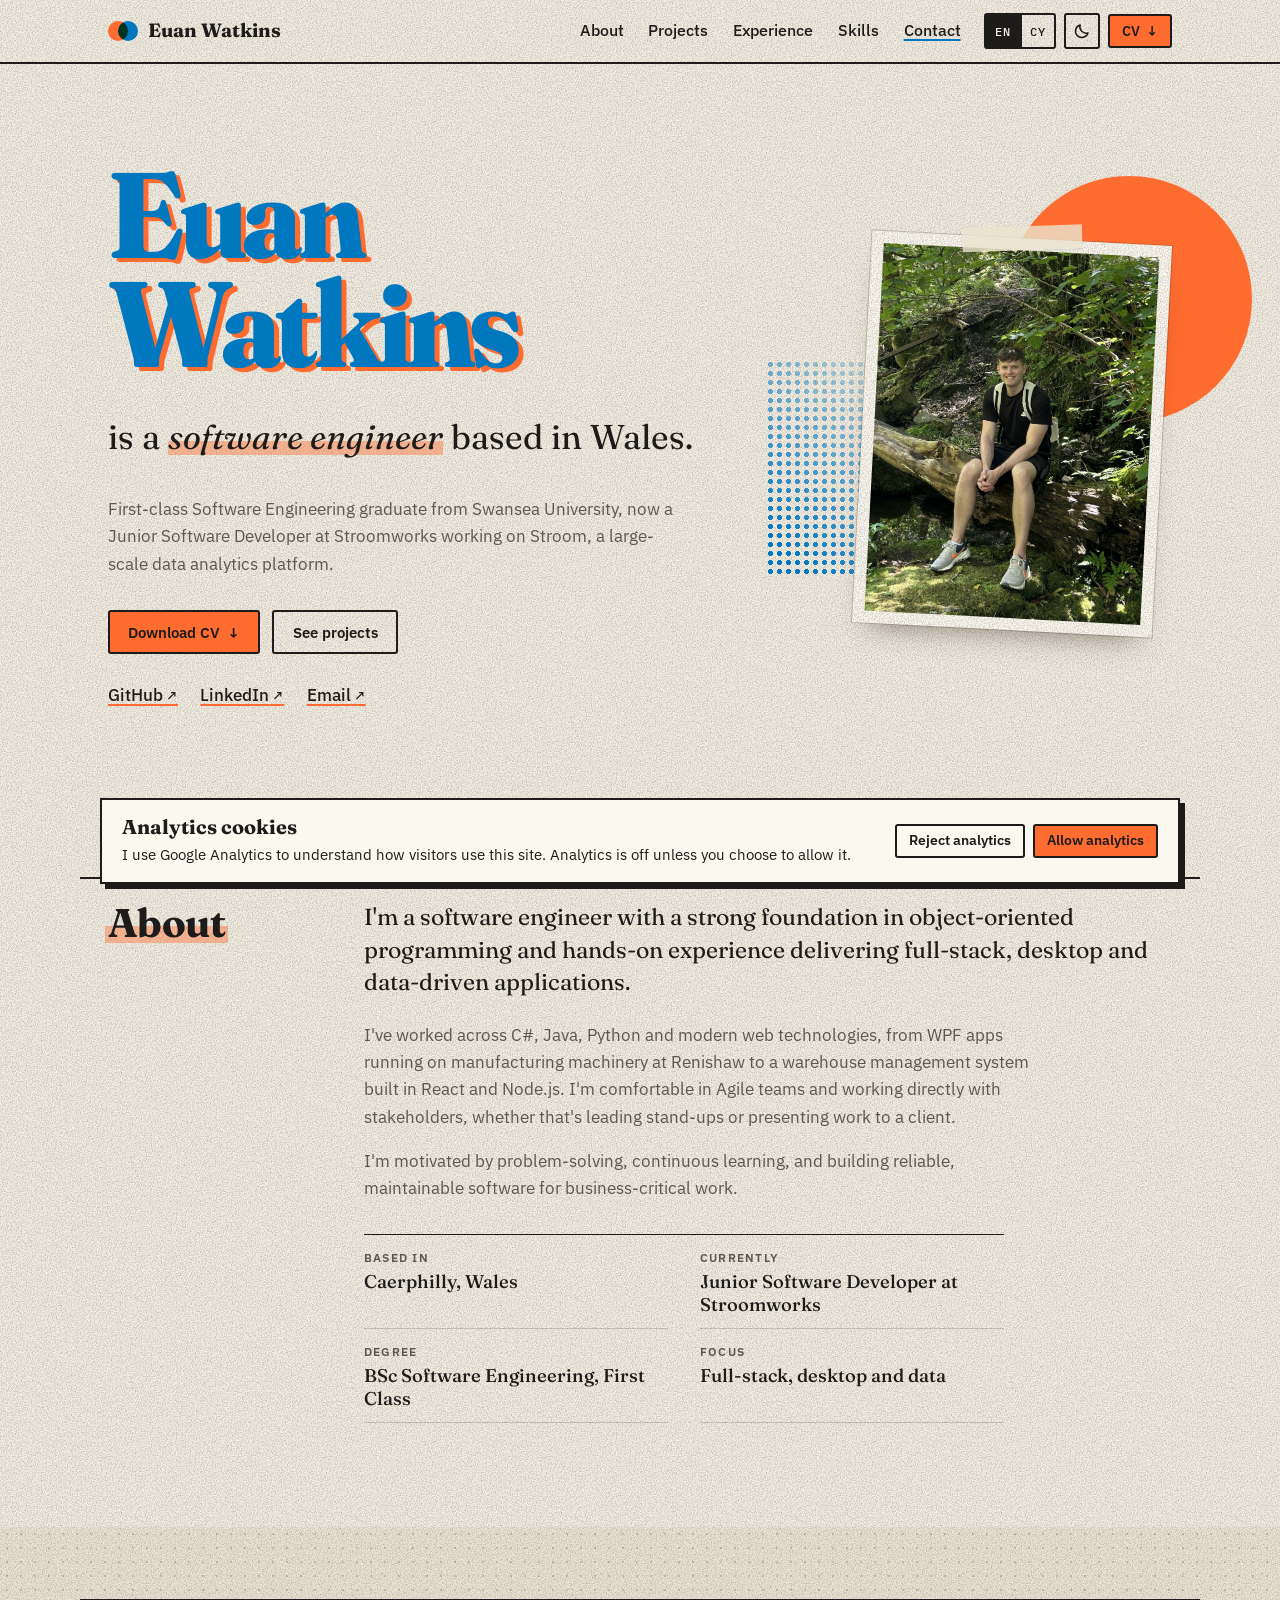
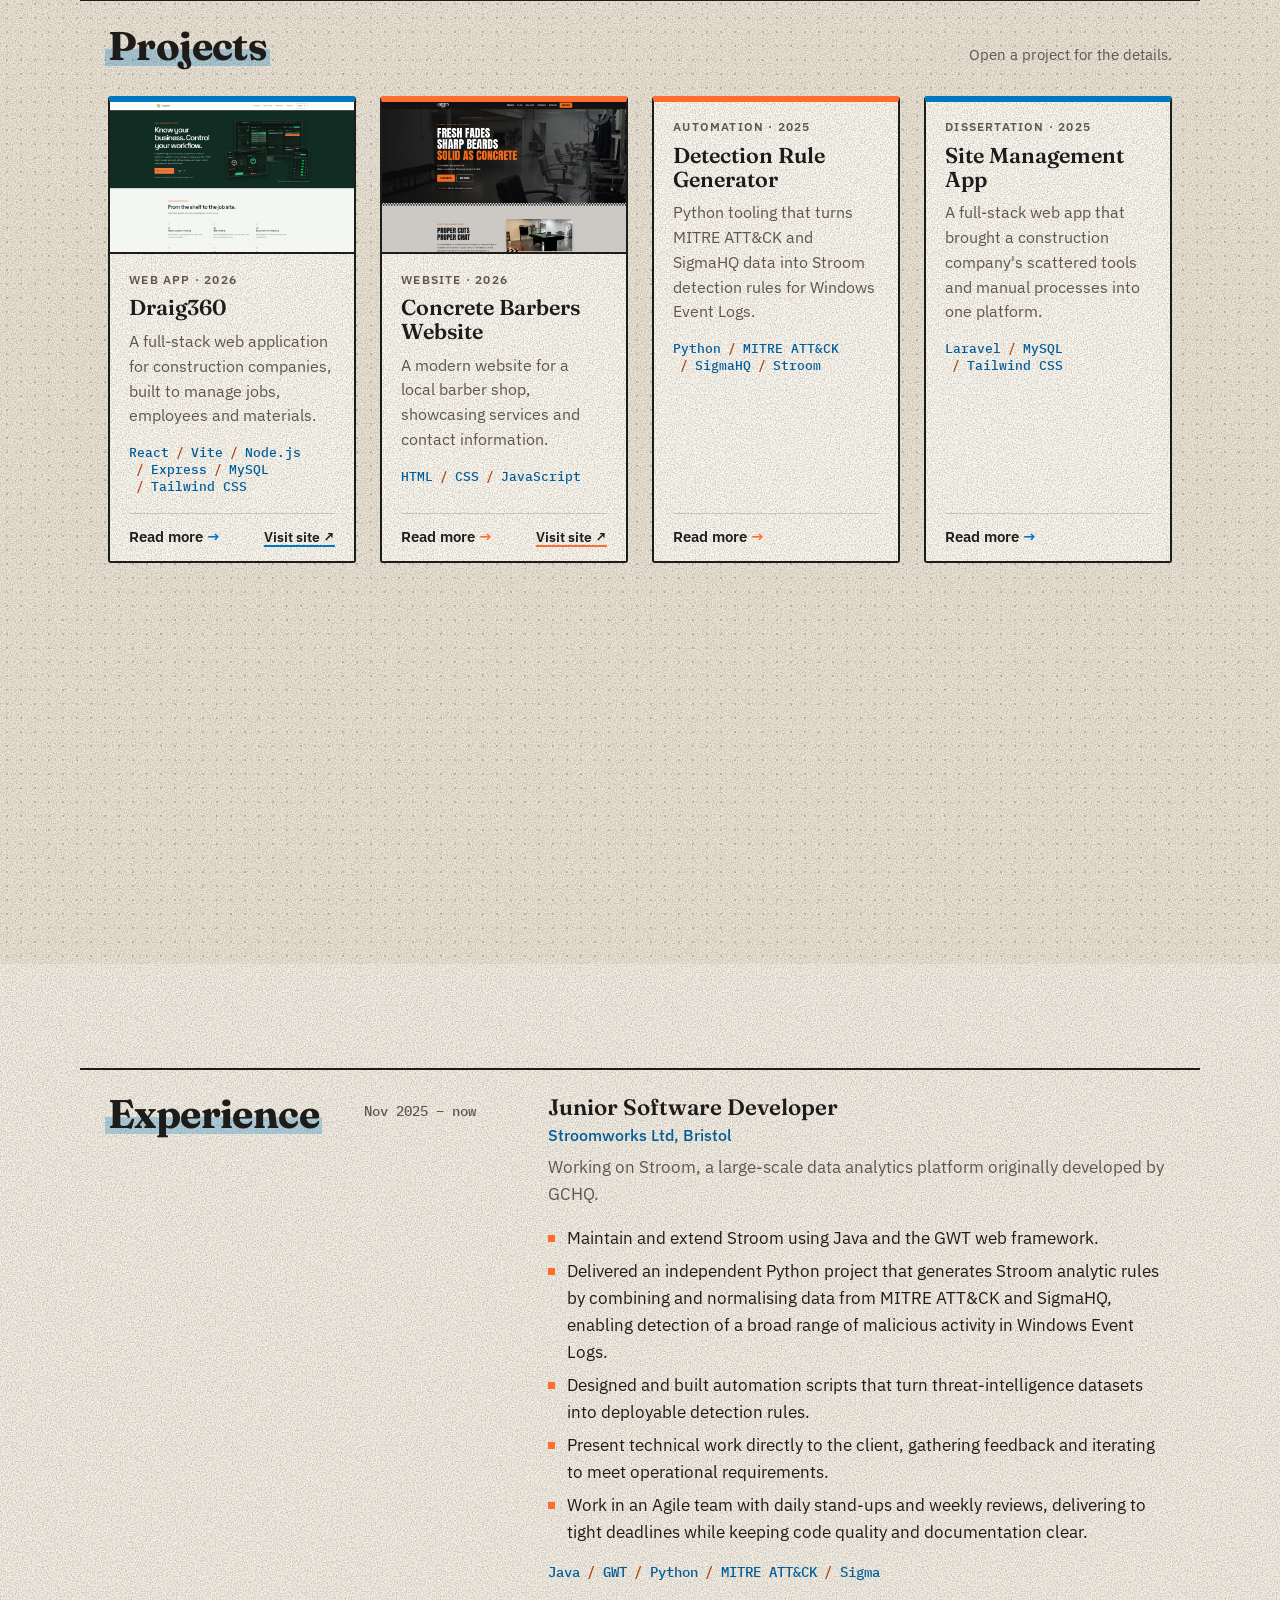
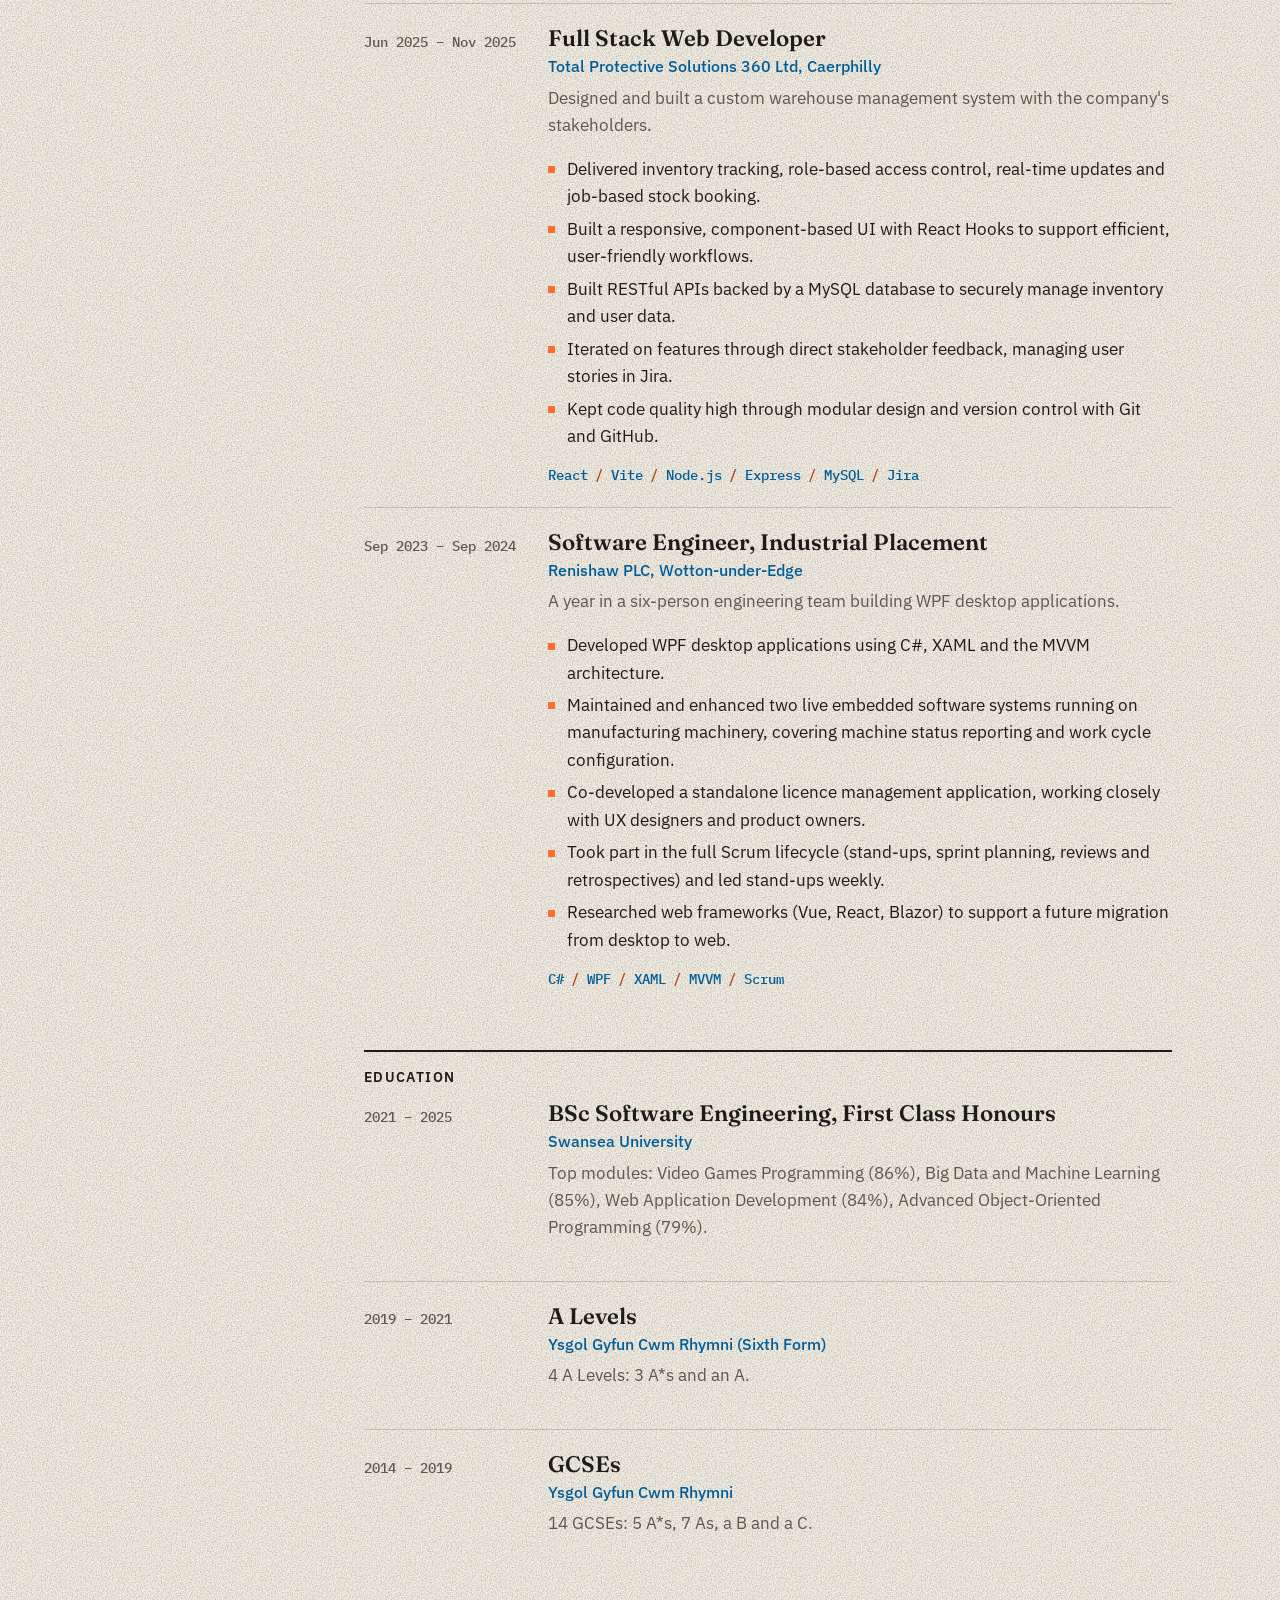
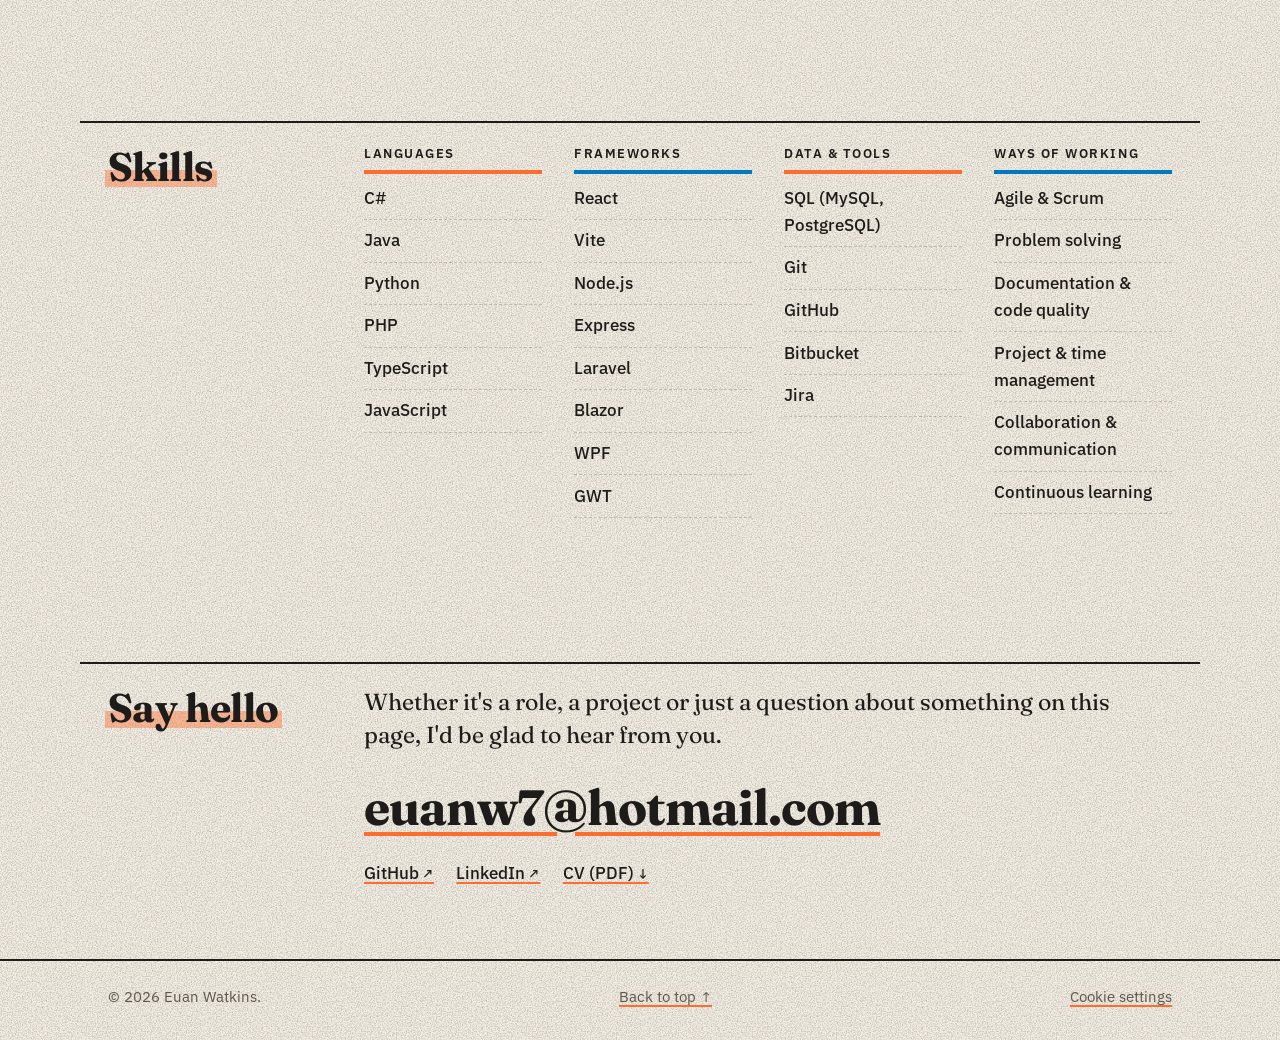
==== commit 69631f7c: "Added Google Analytics" ====
--- a/index.html
+++ b/index.html
@@ -32,6 +32,44 @@
     })();
   </script>
 
+  <script>
+    (function (w, d) {
+      w.dataLayer = w.dataLayer || [];
+      w.gtag = function () { w.dataLayer.push(arguments); };
+      w.gtag("consent", "default", {
+        analytics_storage: "denied",
+        ad_storage: "denied",
+        ad_user_data: "denied",
+        ad_personalization: "denied"
+      });
+
+      var loaded = false;
+      w.setAnalyticsConsent = function (granted) {
+        w.gtag("consent", "update", {
+          analytics_storage: granted ? "granted" : "denied",
+          ad_storage: "denied",
+          ad_user_data: "denied",
+          ad_personalization: "denied"
+        });
+
+        if (granted && !loaded) {
+          loaded = true;
+          w.dataLayer.push({ "gtm.start": new Date().getTime(), event: "gtm.js" });
+          var script = d.createElement("script");
+          script.async = true;
+          script.src = "https://www.googletagmanager.com/gtm.js?id=GTM-KGDM9QN2";
+          d.head.appendChild(script);
+        }
+      };
+
+      try {
+        if (w.localStorage.getItem("analytics-consent") === "granted") {
+          w.setAnalyticsConsent(true);
+        }
+      } catch (e) {}
+    })(window, document);
+  </script>
+
   <link rel="preconnect" href="https://fonts.googleapis.com">
   <link rel="preconnect" href="https://fonts.gstatic.com" crossorigin>
   <link href="https://fonts.googleapis.com/css2?family=Fraunces:ital,opsz,wght@0,9..144,400..900;1,9..144,400..700&family=IBM+Plex+Mono:wght@500&family=IBM+Plex+Sans:wght@400;500;600&display=swap" rel="stylesheet">
@@ -43,6 +81,7 @@
   <script src="data/projects.js" defer></script>
   <script src="js/main.js" defer></script>
 </head>
+
 <body>
   <a class="skip-link" href="#main" data-i18n="skip">Skip to content</a>
 
@@ -316,8 +355,20 @@
     <div class="container footer-inner">
       <p>&copy; <span id="year"></span> Euan Watkins. <span data-i18n="footer.colophon"></span></p>
       <p><a href="#top"><span data-i18n="footer.top">Back to top</span> &uarr;</a></p>
+      <p><button class="cookie-settings" id="cookie-settings" type="button" data-i18n="footer.cookieSettings">Cookie settings</button></p>
     </div>
   </footer>
+
+  <aside class="cookie-consent" id="cookie-consent" aria-labelledby="cookie-consent-title" hidden>
+    <div class="cookie-consent-copy">
+      <h2 id="cookie-consent-title" data-i18n="cookies.title">Analytics cookies</h2>
+      <p data-i18n="cookies.description">I use Google Analytics to understand how visitors use this site. Analytics is off unless you choose to allow it.</p>
+    </div>
+    <div class="cookie-consent-actions">
+      <button class="btn btn-small" id="reject-analytics" type="button" data-i18n="cookies.reject">Reject analytics</button>
+      <button class="btn btn-small btn-solar" id="accept-analytics" type="button" data-i18n="cookies.accept">Allow analytics</button>
+    </div>
+  </aside>
 
   <!-- Project details (filled in by js/main.js) -->
   <dialog class="project-dialog" id="project-dialog" aria-labelledby="project-dialog-title">
--- a/css/style.css
+++ b/css/style.css
@@ -903,6 +903,42 @@
 }
 .footer-inner { display: flex; justify-content: space-between; gap: .5rem 1.5rem; flex-wrap: wrap; }
 .footer-inner p { margin: 0; }
+.cookie-settings {
+  padding: 0;
+  border: 0;
+  background: none;
+  color: inherit;
+  font: inherit;
+  text-decoration: underline;
+  text-decoration-color: var(--orange);
+  text-decoration-thickness: 2px;
+  text-underline-offset: 3px;
+  cursor: pointer;
+}
+.cookie-consent {
+  position: fixed;
+  z-index: 20;
+  inset: auto 1rem max(1rem, env(safe-area-inset-bottom));
+  display: flex;
+  align-items: center;
+  justify-content: space-between;
+  gap: 1.25rem;
+  max-width: 1080px;
+  margin-inline: auto;
+  padding: 1rem 1.25rem;
+  border: 2px solid var(--ink);
+  background: var(--stock);
+  color: var(--ink);
+  box-shadow: 5px 5px 0 var(--ink);
+}
+.cookie-consent[hidden] { display: none; }
+.cookie-consent-copy h2 { margin: 0 0 .25rem; font-size: 1.25rem; }
+.cookie-consent-copy p { margin: 0; font-size: .95rem; }
+.cookie-consent-actions { display: flex; flex-shrink: 0; gap: .5rem; }
+@media (max-width: 560px) {
+  .cookie-consent { align-items: stretch; flex-direction: column; gap: .75rem; }
+  .cookie-consent-actions { justify-content: flex-end; flex-wrap: wrap; }
+}
 
 /* ---------- Reduced motion ---------- */
 @media (prefers-reduced-motion: reduce) {
